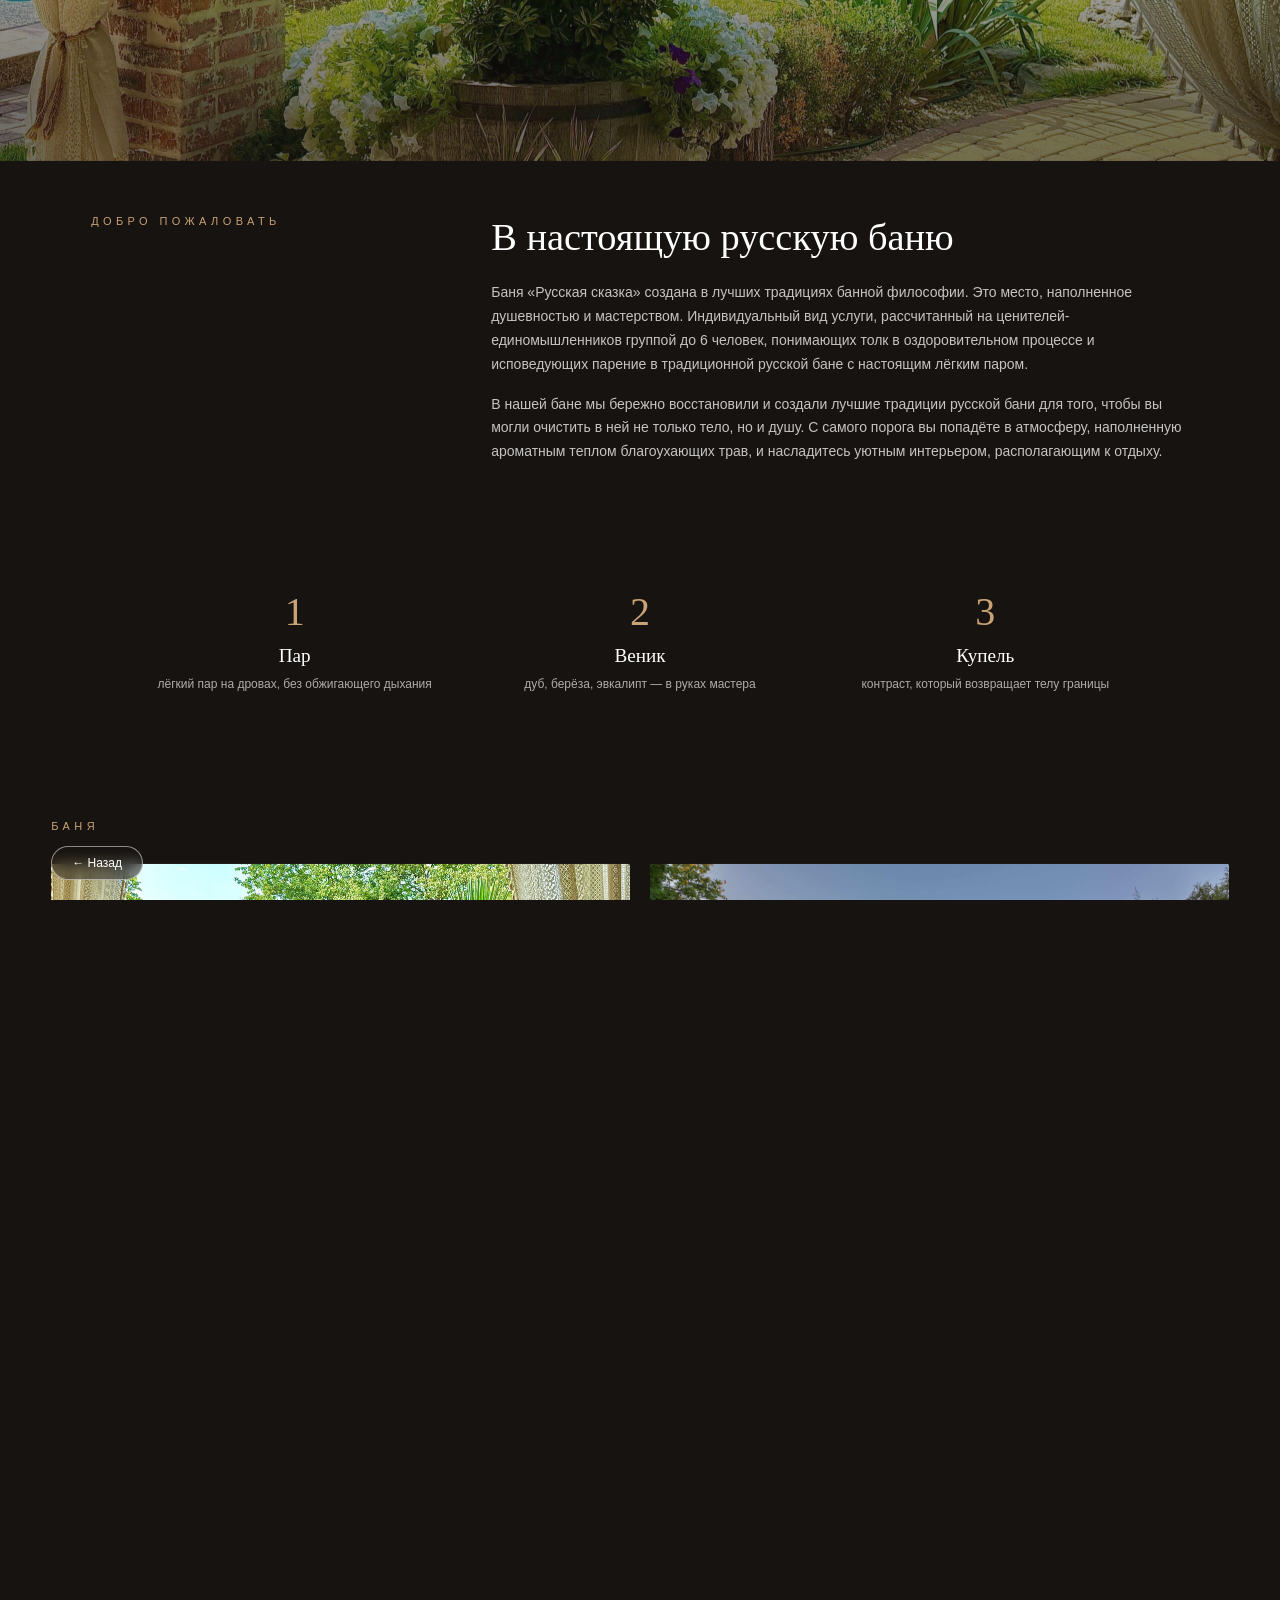
==== banya.html @ f8e899ad "Add files via upload" ====
<!DOCTYPE html>
<html lang="ru">
<head>
	<meta charset="UTF-8">
	<meta name="viewport" content="width=device-width, initial-scale=1.0">
	<title>Русская сказка — настоящая русская баня</title>
	<link rel="preconnect" href="https://fonts.googleapis.com">
	<link href="https://fonts.googleapis.com/css2?family=Playfair+Display:wght@400;500;600&family=Manrope:wght@300;400;500;600&display=swap" rel="stylesheet">
	<script src="libs/gsap/gsap.min.js" defer></script>
	<script src="libs/gsap/ScrollTrigger.min.js" defer></script>
	<script src="libs/gsap/ScrollSmoother.min.js" defer></script>
	<link rel="stylesheet" href="css/omback.css">
	<script src="js/omback.js" defer></script>
</head>
<body>

	<div class="curtain"></div>
	<a class="backbtn" href="index.html">← Назад</a>

	<div class="wrapper">
		<div class="content">

			<header class="topbar">
				<a class="topbar__brand" href="index.html">
					<img class="topbar__logo" src="img/logo.png" alt="">
				</a>
				<nav class="topbar__nav">
					<a href="index.html" data-go>Главная</a>
					<a href="oasis.html" data-go>Villa Oasis</a>
					<a href="exclusive.html" data-go>Villa Exclusive</a>
				</nav>
				<a href="index.html" data-go class="topbar__pill">К комплексу</a>
			</header>

			<section class="page-hero">
				<img class="page-hero__img" src="img/01.jpg" alt="">
				<div class="hero__shade"></div>
				<div class="page-hero__inner">
					<h1 class="hero__title">Русская сказка</h1>
					<p class="page-hero__sub">настоящая русская баня · до 6 гостей</p>
				</div>
			</section>

			<section class="info">
				<p class="label" data-reveal>добро пожаловать</p>
				<div class="info__body">
					<h3 class="info__title" data-reveal>В настоящую русскую баню</h3>
					<p class="info__p" data-reveal>Баня «Русская сказка» создана в лучших традициях банной философии. Это место, наполненное душевностью и мастерством. Индивидуальный вид услуги, рассчитанный на ценителей-единомышленников группой до 6 человек, понимающих толк в оздоровительном процессе и исповедующих парение в традиционной русской бане с настоящим лёгким паром.</p>
					<p class="info__p" data-reveal>В нашей бане мы бережно восстановили и создали лучшие традиции русской бани для того, чтобы вы могли очистить в ней не только тело, но и душу. С самого порога вы попадёте в атмосферу, наполненную ароматным теплом благоухающих трав, и насладитесь уютным интерьером, располагающим к отдыху.</p>
				</div>
			</section>

			<section class="ritual">
				<div class="ritual__item" data-reveal><b>1</b><h4>Пар</h4><p>лёгкий пар на дровах, без обжигающего дыхания</p></div>
				<div class="ritual__item" data-reveal><b>2</b><h4>Веник</h4><p>дуб, берёза, эвкалипт — в руках мастера</p></div>
				<div class="ritual__item" data-reveal><b>3</b><h4>Купель</h4><p>контраст, который возвращает телу границы</p></div>
			</section>

			<section class="gallery">
				<p class="label" data-reveal>баня</p>
				<div class="gallery__grid">
					<figure class="gcard" data-reveal><img src="img/01.jpg" alt=""><figcaption><b>Банька"Русская сказка"</b><span>полностью закрытая территория</span></figcaption></figure>
					<figure class="gcard" data-reveal><img src="img/02.jpg" alt=""><figcaption><b>Купель</b><span>Освещенная холодная купель под открытым небом</span></figcaption></figure>
					<figure class="gcard" data-reveal><img src="img/03.jpg" alt=""><figcaption><b>Мыльная комната</b><span>отдохните на теплом галечном лежаке</span></figcaption></figure>
					<figure class="gcard" data-reveal><img src="img/08.jpg" alt=""><figcaption><b>Комната отдыха</b><span>стол и окно в купель</span></figcaption></figure>
					<figure class="gcard" data-reveal><img src="img/07.jpg" alt=""><figcaption><b>Парная</b><span>из Архангельский сруба ручной рубки</span></figcaption></figure>
					<figure class="gcard" data-reveal><img src="img/10.jpg" alt=""><figcaption><b>Бассейн</b><span>всегда прекрасная музыка возле горячего бассейна</span></figcaption></figure>
				</div>
			</section>

			<footer class="finale">
				<img class="finale__logo" src="img/logo.png" alt="">
				<h2 data-reveal>Очистить тело и душу</h2>
				<div class="finale__pills" data-reveal>
					<a href="index.html" data-go class="dpill">К комплексу</a>
					<a href="oasis.html" data-go class="dpill">Villa Oasis</a>
					<a href="exclusive.html" data-go class="dpill">Villa Exclusive</a>
				</div>
				<p class="finale__copy">© Русская сказка · Villa OmBack</p>
			</footer>

		</div>
	</div>

</body>
</html>
---- css/omback.css ----
* { margin: 0; padding: 0; box-sizing: border-box; }

:root {
	--bg: #171310;
	--paper: #ffffff;
	--ink: #1d1713;
	--accent: #c9a276;
	--serif: Georgia, 'Times New Roman', serif;
	--sans: -apple-system, BlinkMacSystemFont, 'Segoe UI', Roboto, sans-serif;
}

html { background: var(--bg); }
body { background: var(--bg); color: #fff; font-family: var(--sans); overflow-x: hidden; }
img { display: block; width: 100%; height: 100%; object-fit: cover; }
a { text-decoration: none; color: inherit; }

.label {
	font-size: 11px; letter-spacing: .4em; text-transform: uppercase;
	color: var(--accent); margin-bottom: 2rem;
}

/* ===== ЗАНАВЕС-ПЕРЕХОД ===== */
.curtain {
	position: fixed; inset: 0; z-index: 99;
	background: linear-gradient(to bottom, #171310, #241b15);
	transform: scaleY(1); transform-origin: top;
	transition: transform .6s cubic-bezier(.7, 0, .3, 1);
	pointer-events: none;
}
.curtain.is-open { transform: scaleY(0); }

/* ===== ШАПКА ===== */
.topbar {
	position: absolute; top: 0; left: 0; right: 0; z-index: 10;
	display: flex; align-items: center; justify-content: space-between;
	padding: 20px 4vw;
}
.topbar__brand { display: flex; align-items: center; gap: 12px; }
.topbar__logo {
	height: 32px; width: auto;
	filter: invert(1) sepia(.35) saturate(1.2) hue-rotate(-8deg) brightness(1.05);
}
.topbar__word { font-family: var(--serif); font-size: 18px; letter-spacing: .04em; }

/* ===== ГЕРОЙ ===== */
.hero { position: relative; min-height: 100svh; }
.hero__video { position: absolute; inset: 0; width: 100%; height: 100%; object-fit: cover; }
.hero__shade {
	position: absolute; inset: 0;
	background: linear-gradient(to bottom, rgba(23,19,16,.4), rgba(23,19,16,.05) 35%, rgba(23,19,16,.6) 92%);
}
.hero__inner {
	position: absolute; inset: 0; z-index: 2;
	display: flex; flex-direction: column; align-items: center; justify-content: center;
	text-align: center; padding: 0 4vw;
}
.hero__title {
	font-family: var(--serif); font-weight: 500;
	font-size: clamp(1.8rem, 5vw, 4rem); line-height: 1.2;
	text-shadow: 0 4px 30px rgba(0,0,0,.7);
	max-width: 900px;
}
.hero__geo {
	position: absolute; left: 4vw; bottom: 20px; z-index: 2;
	font-size: 11px; letter-spacing: .2em; text-transform: uppercase; color: rgba(255,255,255,.7);
}

/* ===== СТРАНИЦА-ГЕРОЙ (внутренние) ===== */
.page-hero { position: relative; height: 70svh; overflow: hidden; }
.page-hero__img { position: absolute; inset: 0; }
.page-hero__inner {
	position: relative; z-index: 2; height: 100%;
	display: flex; flex-direction: column; align-items: center; justify-content: center; gap: 12px;
	text-align: center; padding: 0 4vw;
}
.page-hero__sub { font-size: 12px; letter-spacing: .25em; text-transform: uppercase; color: rgba(255,255,255,.8); }

/* ===== МАНИФЕСТ ===== */
.manifest { padding: 12vh 4vw 8vh; max-width: 1100px; margin: 0 auto; }
.manifest__text { font-family: var(--serif); font-weight: 400; font-size: clamp(1.4rem, 4vw, 2.8rem); line-height: 1.3; }
.manifest__sub { margin-top: 1.5rem; font-size: 14px; line-height: 1.7; color: rgba(255,255,255,.7); max-width: 760px; }

/* ===== ТРИ ДВЕРИ ===== */
.doors { display: grid; grid-template-columns: repeat(3, 1fr); gap: 20px; padding: 6vh 4vw 10vh; }
.door { position: relative; aspect-ratio: 3 / 4; overflow: hidden; border-radius: 2px; display: block; }
.door img { transition: transform 1.1s cubic-bezier(.17,.84,.44,1); }
.door:hover img { transform: scale(1.06); }
.door__shade { position: absolute; inset: 0; background: linear-gradient(to bottom, transparent 45%, rgba(15,12,10,.8)); }
.door__name { position: absolute; left: 0; right: 0; bottom: 60px; text-align: center; font-family: var(--serif); font-size: 24px; font-weight: 600; }
.door__sub { position: absolute; left: 0; right: 0; bottom: 36px; text-align: center; font-size: 11px; color: rgba(255,255,255,.8); }
.door__open {
	position: absolute; left: 50%; top: 44%; transform: translate(-50%, -50%);
	font-size: 11px; border: 1px solid rgba(255,255,255,.75); border-radius: 999px;
	padding: 9px 20px; opacity: 0; transition: all .4s;
}
.door:hover .door__open { opacity: 1; top: 48%; }

/* ===== ИНФО-БЛОК ===== */
.info { display: grid; grid-template-columns: 1fr 2fr; gap: 4vw; padding: 6vh 4vw; max-width: 1200px; margin: 0 auto; }
.info__title { font-family: var(--serif); font-weight: 500; font-size: clamp(1.4rem, 3.5vw, 2.4rem); margin-bottom: 1.4rem; }
.info__p { font-size: 14px; line-height: 1.7; color: rgba(255,255,255,.75); margin-bottom: 1rem; max-width: 720px; }

/* ===== ТЕРРИТОРИЯ ===== */
.territory { display: flex; gap: 4vw; padding: 6vh 4vw; align-items: flex-start; max-width: 1300px; margin: 0 auto; }
.mapframe { flex: 1.2; background: var(--paper); padding: 12px; border-radius: 2px; }
.mapframe img { max-height: 70vh; object-fit: contain; }
.territory__aside { flex: .8; }
.chips { display: flex; flex-wrap: wrap; gap: 8px; margin-top: 1.4rem; }
.chip {
	font-size: 11px; padding: 7px 14px; border-radius: 999px;
	border: 1px solid rgba(255,255,255,.3); color: rgba(255,255,255,.85);
}

/* ===== РИТУАЛ ===== */
.ritual { display: grid; grid-template-columns: repeat(3, 1fr); gap: 3vw; padding: 6vh 4vw 8vh; max-width: 1100px; margin: 0 auto; text-align: center; }
.ritual__item b { font-family: var(--serif); font-size: 2.5rem; font-weight: 400; color: var(--accent); display: block; margin-bottom: .6rem; }
.ritual__item h4 { font-family: var(--serif); font-size: 1.2rem; font-weight: 500; margin-bottom: .5rem; }
.ritual__item p { font-size: 12px; line-height: 1.6; color: rgba(255,255,255,.65); }

/* ===== ГАЛЕРЕЯ ===== */
.gallery { padding: 6vh 4vw 8vh; }
.gallery__grid { display: grid; grid-template-columns: 1fr 1fr; gap: 20px; }
.gcard { position: relative; aspect-ratio: 16 / 10; overflow: hidden; border-radius: 2px; }
.gcard img { transition: transform 1.1s cubic-bezier(.17,.84,.44,1); }
.gcard:hover img { transform: scale(1.05); }
.gcard figcaption {
	position: absolute; left: 0; right: 0; bottom: 0;
	padding: 12px 0 10px; text-align: center;
	background: linear-gradient(to top, rgba(15,12,10,.75), transparent);
}
.gcard figcaption b { display: block; font-family: var(--serif); font-size: 17px; font-weight: 600; }
.gcard figcaption span { font-size: 10px; color: rgba(255,255,255,.75); }

/* ===== ФИНАЛ ===== */
.finale {
	padding: 10vh 4vw 6vh; text-align: center;
	border-top: 1px solid rgba(255,255,255,.08);
	display: flex; flex-direction: column; align-items: center; gap: 28px;
}
.finale__logo {
	height: 42px; width: auto; opacity: .9;
	filter: invert(1) sepia(.35) saturate(1.2) hue-rotate(-8deg) brightness(1.05);
}
.finale h2 { font-family: var(--serif); font-weight: 500; font-size: clamp(1.6rem, 4vw, 3rem); }
.finale__pills { display: flex; gap: 12px; flex-wrap: wrap; justify-content: center; }
.dpill {
	font-size: 12px; letter-spacing: .06em;
	border: 1px solid rgba(255,255,255,.7); border-radius: 999px;
	padding: 10px 24px; transition: all .3s; backdrop-filter: blur(6px);
	background: rgba(23,19,16,.25);
}
.dpill:hover { background: #fff; color: var(--bg); }
.finale__copy { font-size: 10px; letter-spacing: .2em; text-transform: uppercase; color: rgba(255,255,255,.4); }

/* ===== КНОПКА «НАЗАД» ===== */
.backbtn {
	position: fixed; left: 4vw; bottom: 20px; z-index: 20;
	font-size: 12px; padding: 9px 20px; border-radius: 999px;
	border: 1px solid rgba(255,255,255,.5);
	background: rgba(23,19,16,.45);
	backdrop-filter: blur(8px); -webkit-backdrop-filter: blur(8px);
	transition: all .3s;
}
.backbtn:hover { background: #fff; color: var(--bg); }

/* ===== ПЛАНШЕТЫ И МОБИЛЬНЫЕ ===== */
@media (max-width: 768px) {
	.topbar { padding: 16px 4vw; }
	.topbar__logo { height: 28px; }
	
	.hero { min-height: 100svh; }
	.hero__title { font-size: clamp(1.6rem, 7vw, 2.8rem); }
	.hero__geo { font-size: 10px; bottom: 16px; }
	
	.page-hero { height: 60svh; }
	.page-hero__sub { font-size: 11px; }
	
	.manifest { padding: 8vh 4vw 6vh; }
	.manifest__text { font-size: clamp(1.3rem, 6vw, 2rem); }
	.manifest__sub { font-size: 13px; }
	
	.doors { grid-template-columns: 1fr; gap: 16px; padding: 4vh 4vw 8vh; }
	.door { aspect-ratio: 4 / 3; }
	.door__name { font-size: 20px; bottom: 50px; }
	.door__sub { font-size: 10px; bottom: 30px; }
	.door__open { display: none; }
	
	.info { grid-template-columns: 1fr; gap: 1rem; padding: 4vh 4vw; }
	.info__title { font-size: clamp(1.3rem, 5vw, 1.8rem); }
	.info__p { font-size: 13px; }
	
	.territory { flex-direction: column; gap: 2rem; padding: 4vh 4vw; }
	.mapframe img { max-height: 50vh; }
	.chip { font-size: 10px; padding: 6px 12px; }
	
	.ritual { grid-template-columns: 1fr; gap: 2rem; padding: 4vh 4vw 6vh; }
	.ritual__item b { font-size: 2rem; }
	.ritual__item h4 { font-size: 1.1rem; }
	
	.gallery { padding: 4vh 4vw 6vh; }
	.gallery__grid { grid-template-columns: 1fr; gap: 16px; }
	.gcard figcaption b { font-size: 15px; }
	
	.finale { padding: 8vh 4vw 5vh; gap: 24px; }
	.finale__logo { height: 38px; }
	.finale h2 { font-size: clamp(1.4rem, 6vw, 2.2rem); }
	.dpill { font-size: 11px; padding: 9px 20px; }
	
	.backbtn { left: auto; right: 4vw; bottom: 16px; font-size: 11px; padding: 8px 18px; }
}

/* ===== ОЧЕНЬ МАЛЕНЬКИЕ ЭКРАНЫ ===== */
@media (max-width: 400px) {
	.hero__title { font-size: clamp(1.4rem, 8vw, 2.2rem); }
	.door__name { font-size: 18px; }
	.manifest__text { font-size: 1.2rem; }
}
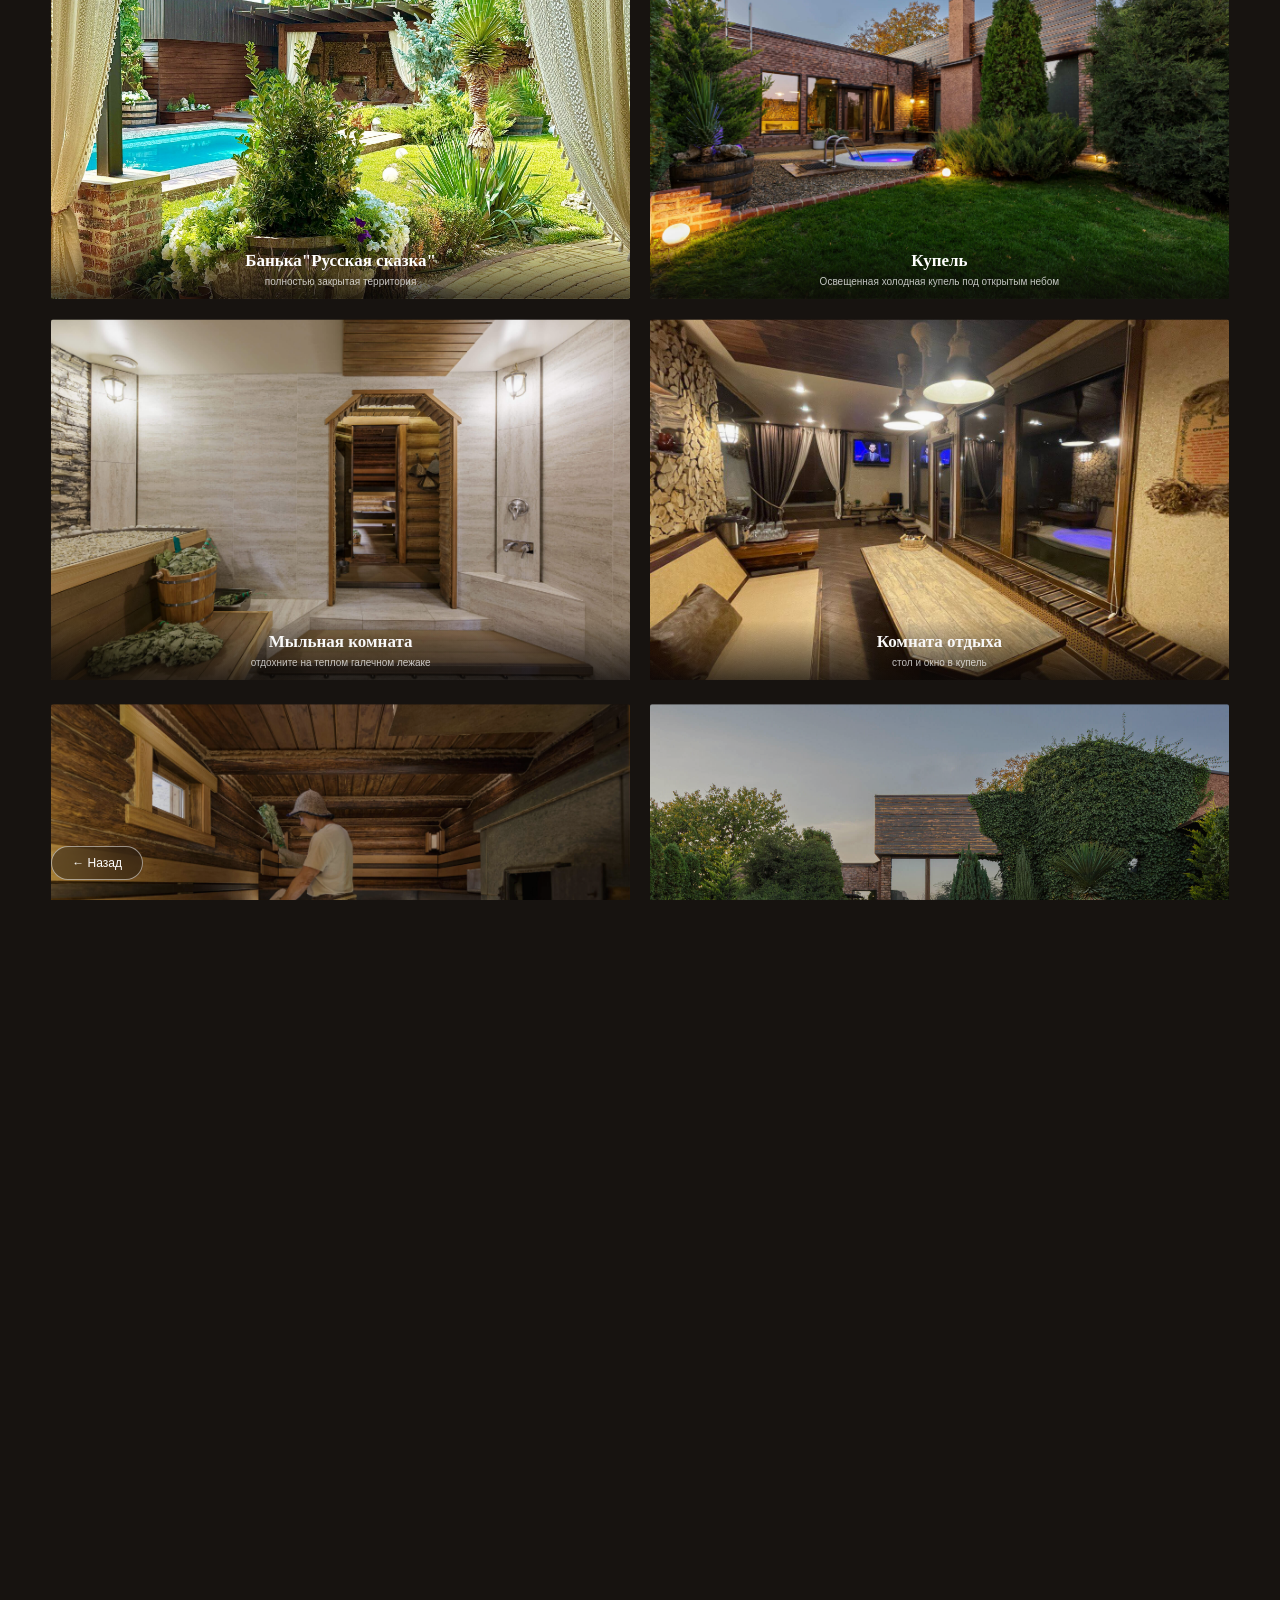
==== commit 8b4f3eac: "banya.html" ====
--- a/banya.html
+++ b/banya.html
@@ -24,12 +24,6 @@
 				<a class="topbar__brand" href="index.html">
 					<img class="topbar__logo" src="img/logo.png" alt="">
 				</a>
-				<nav class="topbar__nav">
-					<a href="index.html" data-go>Главная</a>
-					<a href="oasis.html" data-go>Villa Oasis</a>
-					<a href="exclusive.html" data-go>Villa Exclusive</a>
-				</nav>
-				<a href="index.html" data-go class="topbar__pill">К комплексу</a>
 			</header>
 
 			<section class="page-hero">
@@ -83,4 +77,4 @@
 	</div>
 
 </body>
-</html>+</html>
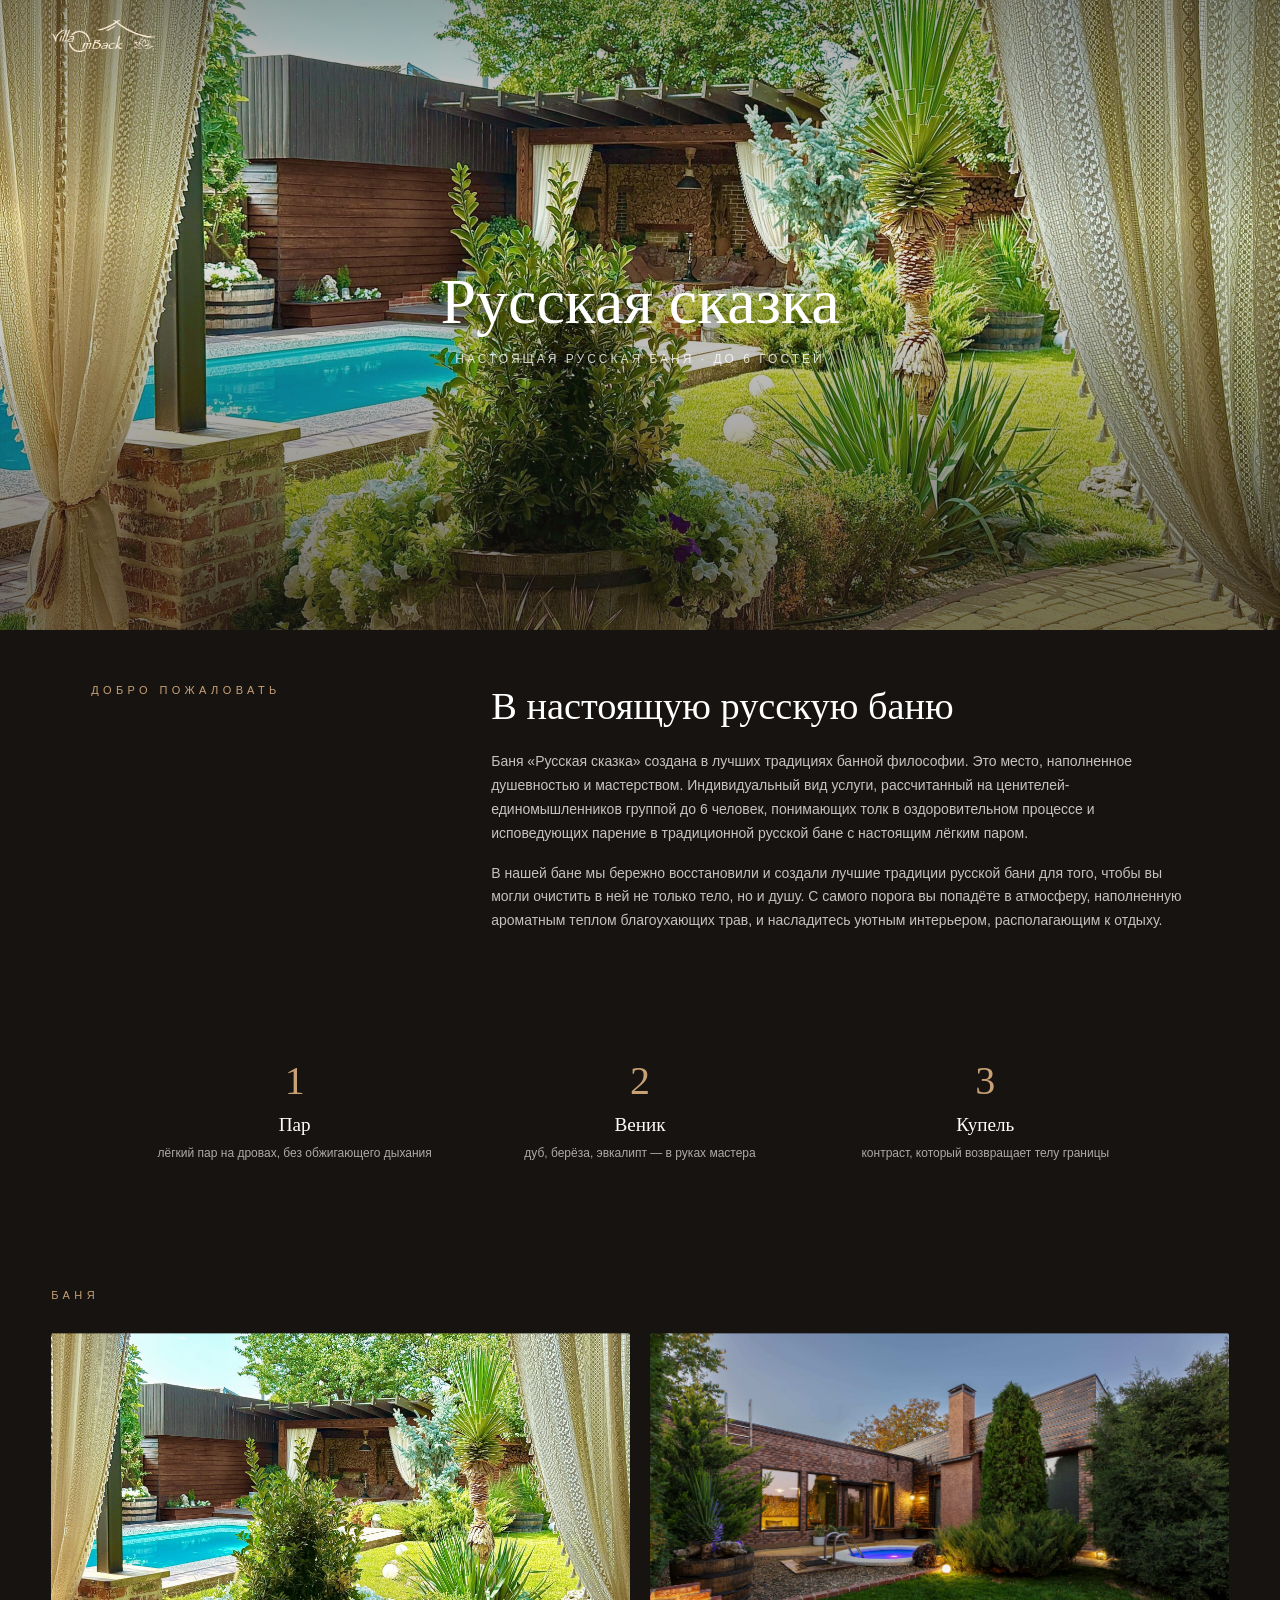
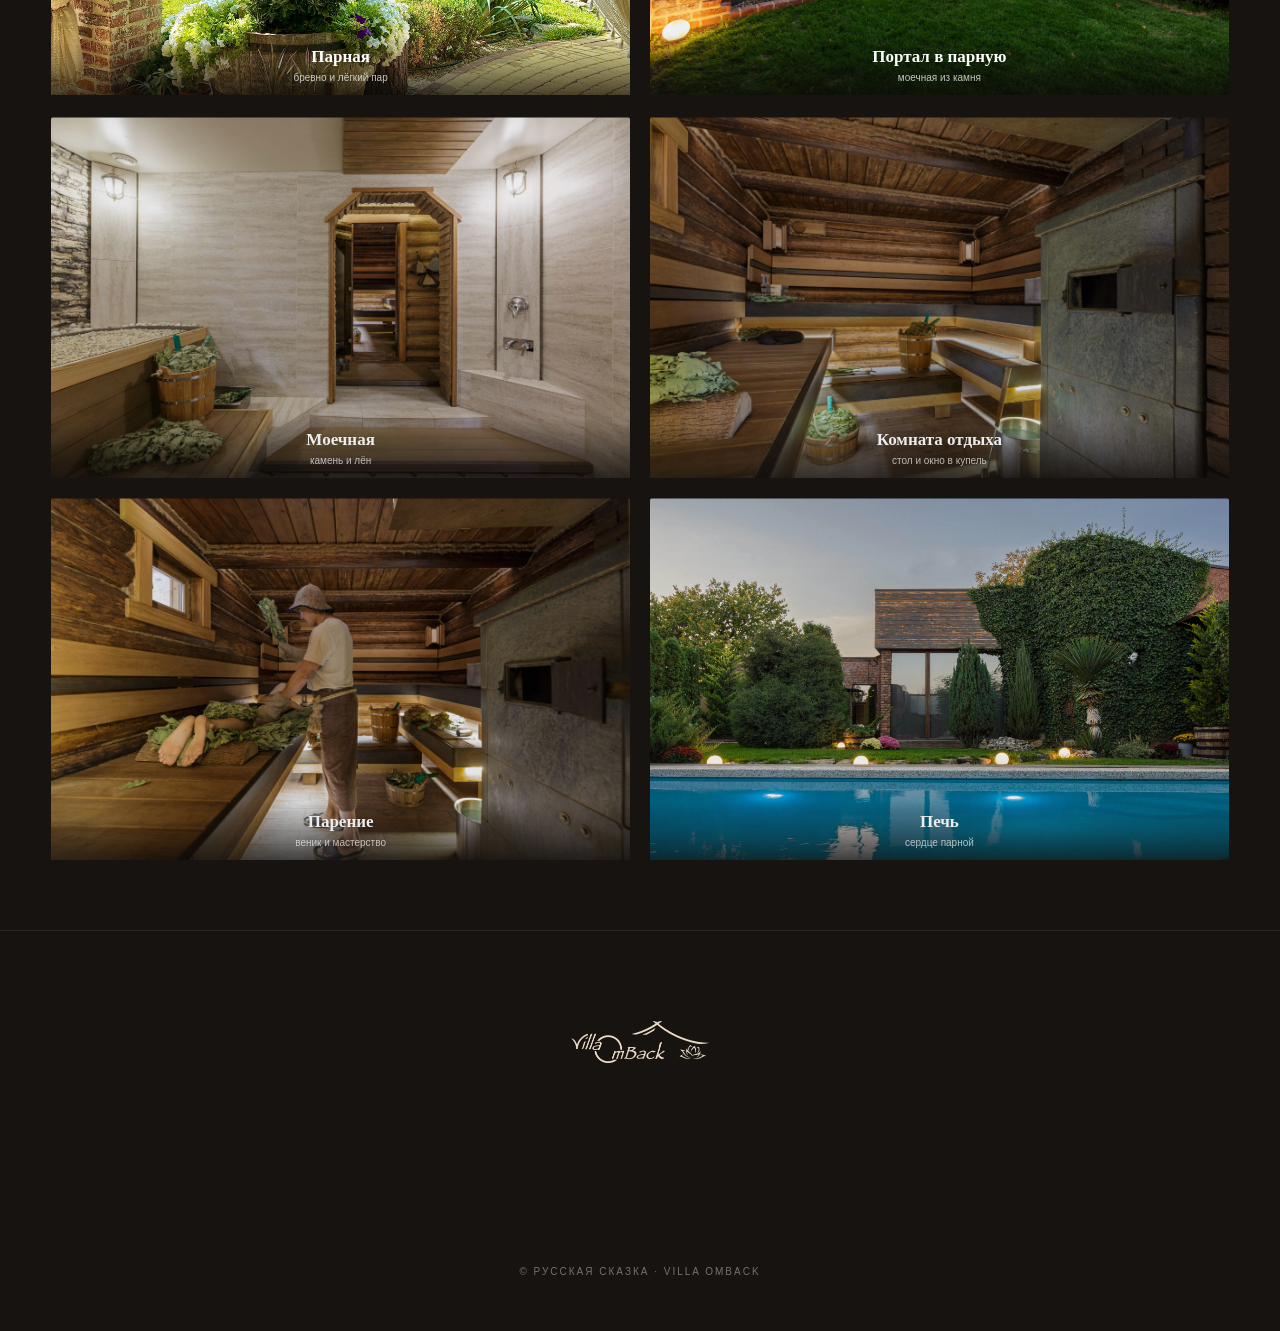
==== commit 41fa12e0: "banya.html" ====
--- a/banya.html
+++ b/banya.html
@@ -15,8 +15,6 @@
 <body>
 
 	<div class="curtain"></div>
-	<a class="backbtn" href="index.html">← Назад</a>
-
 	<div class="wrapper">
 		<div class="content">
 
@@ -50,20 +48,38 @@
 				<div class="ritual__item" data-reveal><b>3</b><h4>Купель</h4><p>контраст, который возвращает телу границы</p></div>
 			</section>
 
-			<section class="gallery">
-				<p class="label" data-reveal>баня</p>
-				<div class="gallery__grid">
-					<figure class="gcard" data-reveal><img src="img/01.jpg" alt=""><figcaption><b>Банька"Русская сказка"</b><span>полностью закрытая территория</span></figcaption></figure>
-					<figure class="gcard" data-reveal><img src="img/02.jpg" alt=""><figcaption><b>Купель</b><span>Освещенная холодная купель под открытым небом</span></figcaption></figure>
-					<figure class="gcard" data-reveal><img src="img/03.jpg" alt=""><figcaption><b>Мыльная комната</b><span>отдохните на теплом галечном лежаке</span></figcaption></figure>
-					<figure class="gcard" data-reveal><img src="img/08.jpg" alt=""><figcaption><b>Комната отдыха</b><span>стол и окно в купель</span></figcaption></figure>
-					<figure class="gcard" data-reveal><img src="img/07.jpg" alt=""><figcaption><b>Парная</b><span>из Архангельский сруба ручной рубки</span></figcaption></figure>
-					<figure class="gcard" data-reveal><img src="img/10.jpg" alt=""><figcaption><b>Бассейн</b><span>всегда прекрасная музыка возле горячего бассейна</span></figcaption></figure>
-				</div>
-			</section>
+<section class="gallery">
+	<p class="label" data-reveal>баня</p>
+	<div class="gallery__grid">
+		<figure class="gcard" data-reveal>
+			<img src="img/01.jpg" alt="" loading="lazy" class="lightbox-trigger" data-full="img/01.jpg">
+			<figcaption><b>Парная</b><span>бревно и лёгкий пар</span></figcaption>
+		</figure>
+		<figure class="gcard" data-reveal>
+			<img src="img/02.jpg" alt="" loading="lazy" class="lightbox-trigger" data-full="img/02.jpg">
+			<figcaption><b>Портал в парную</b><span>моечная из камня</span></figcaption>
+		</figure>
+		<figure class="gcard" data-reveal>
+			<img src="img/03.jpg" alt="" loading="lazy" class="lightbox-trigger" data-full="img/03.jpg">
+			<figcaption><b>Моечная</b><span>камень и лён</span></figcaption>
+		</figure>
+		<figure class="gcard" data-reveal>
+			<img src="img/06.jpg" alt="" loading="lazy" class="lightbox-trigger" data-full="img/06.jpg">
+			<figcaption><b>Комната отдыха</b><span>стол и окно в купель</span></figcaption>
+		</figure>
+		<figure class="gcard" data-reveal>
+			<img src="img/07.jpg" alt="" loading="lazy" class="lightbox-trigger" data-full="img/07.jpg">
+			<figcaption><b>Парение</b><span>веник и мастерство</span></figcaption>
+		</figure>
+		<figure class="gcard" data-reveal>
+			<img src="img/10.jpg" alt="" loading="lazy" class="lightbox-trigger" data-full="img/10.jpg">
+			<figcaption><b>Печь</b><span>сердце парной</span></figcaption>
+		</figure>
+	</div>
+</section>
 
 			<footer class="finale">
-				<img class="finale__logo" src="img/logo.png" alt="">
+				<img class="finale__logo" src="img/logo.png" alt="" loading="lazy">
 				<h2 data-reveal>Очистить тело и душу</h2>
 				<div class="finale__pills" data-reveal>
 					<a href="index.html" data-go class="dpill">К комплексу</a>
@@ -75,6 +91,13 @@
 
 		</div>
 	</div>
-
+<!-- ===== ЛАЙТБОКС ===== -->
+<div class="lightbox" id="lightbox">
+	<div class="lightbox__backdrop"></div>
+	<button class="lightbox__close" aria-label="Закрыть">✕</button>
+	<div class="lightbox__frame">
+		<img class="lightbox__img" src="" alt="">
+	</div>
+</div>
 </body>
 </html>
--- a/css/omback.css
+++ b/css/omback.css
@@ -40,29 +40,54 @@
 	height: 32px; width: auto;
 	filter: invert(1) sepia(.35) saturate(1.2) hue-rotate(-8deg) brightness(1.05);
 }
-.topbar__word { font-family: var(--serif); font-size: 18px; letter-spacing: .04em; }
 
 /* ===== ГЕРОЙ ===== */
-.hero { position: relative; min-height: 100svh; }
-.hero__video { position: absolute; inset: 0; width: 100%; height: 100%; object-fit: cover; }
+.hero { 
+	position: relative; min-height: 100svh; 
+	display: flex; align-items: center; justify-content: center; overflow: hidden;
+}
+.hero__video { position: absolute; inset: 0; width: 100%; height: 100%; object-fit: cover; z-index: 0; }
 .hero__shade {
 	position: absolute; inset: 0;
 	background: linear-gradient(to bottom, rgba(23,19,16,.4), rgba(23,19,16,.05) 35%, rgba(23,19,16,.6) 92%);
+	z-index: 1;
 }
 .hero__inner {
-	position: absolute; inset: 0; z-index: 2;
-	display: flex; flex-direction: column; align-items: center; justify-content: center;
-	text-align: center; padding: 0 4vw;
+	position: relative; z-index: 2; display: flex; flex-direction: column; 
+	align-items: center; justify-content: center; text-align: center; padding: 0 4vw; width: 100%;
 }
 .hero__title {
-	font-family: var(--serif); font-weight: 500;
-	font-size: clamp(1.8rem, 5vw, 4rem); line-height: 1.2;
-	text-shadow: 0 4px 30px rgba(0,0,0,.7);
-	max-width: 900px;
+	font-family: var(--serif); font-weight: 500; font-size: clamp(1.8rem, 5vw, 4rem); 
+	line-height: 1.2; text-shadow: 0 4px 30px rgba(0,0,0,.7); max-width: 900px;
+}
+.hero__subtitle {
+	display: block; font-size: 0.55em; font-weight: 400; font-style: italic;
+	opacity: 0.85; margin-top: 0.3em; letter-spacing: 0.02em;
 }
 .hero__geo {
 	position: absolute; left: 4vw; bottom: 20px; z-index: 2;
 	font-size: 11px; letter-spacing: .2em; text-transform: uppercase; color: rgba(255,255,255,.7);
+}
+
+/* ===== ИНДИКАТОР ПРОКРУТКИ ===== */
+.hero__scroll {
+	position: absolute; bottom: 30px; left: 50%; transform: translateX(-50%); z-index: 2;
+	display: flex; flex-direction: column; align-items: center; gap: 8px;
+	opacity: 0; animation: fadeInScroll 1s ease-out 1.5s forwards;
+}
+.hero__scroll-text { font-size: 10px; letter-spacing: 0.25em; text-transform: uppercase; color: rgba(255,255,255,0.6); }
+.hero__scroll-arrow {
+	width: 18px; height: 18px; border-right: 1.5px solid rgba(255,255,255,0.8);
+	border-bottom: 1.5px solid rgba(255,255,255,0.8); transform: rotate(45deg);
+	animation: scrollBounce 2s infinite ease-in-out;
+}
+@keyframes scrollBounce {
+	0%, 100% { transform: translateY(0) rotate(45deg); opacity: 1; }
+	50% { transform: translateY(6px) rotate(45deg); opacity: 0.4; }
+}
+@keyframes fadeInScroll {
+	from { opacity: 0; transform: translate(-50%, 10px); }
+	to { opacity: 1; transform: translate(-50%, 0); }
 }
 
 /* ===== СТРАНИЦА-ГЕРОЙ (внутренние) ===== */
@@ -80,18 +105,38 @@
 .manifest__text { font-family: var(--serif); font-weight: 400; font-size: clamp(1.4rem, 4vw, 2.8rem); line-height: 1.3; }
 .manifest__sub { margin-top: 1.5rem; font-size: 14px; line-height: 1.7; color: rgba(255,255,255,.7); max-width: 760px; }
 
+/* ===== ЭКОСТИЛЬ ===== */
+.eco { padding: 12vh 4vw; max-width: 900px; margin: 0 auto; text-align: center; }
+.eco__title { font-family: var(--serif); font-weight: 400; font-size: clamp(1.6rem, 4vw, 3rem); line-height: 1.3; margin-bottom: 2.5rem; color: #fff; }
+.eco__body { display: flex; flex-direction: column; gap: 1.5rem; }
+.eco__p { font-size: 15px; line-height: 1.8; color: rgba(255,255,255,0.75); max-width: 720px; margin: 0 auto; }
+
+/* ===== ПРИГЛАШЕНИЕ К ВЫБОРУ ===== */
+.invite { padding: 10vh 4vw 6vh; max-width: 900px; margin: 0 auto; text-align: center; }
+.invite__title { font-family: var(--serif); font-weight: 400; font-size: clamp(1.8rem, 4.5vw, 3.2rem); line-height: 1.25; color: #fff; }
+.invite__sub { display: block; font-size: 0.5em; font-weight: 400; font-style: italic; opacity: 0.7; margin-top: 0.4em; letter-spacing: 0.02em; }
+
 /* ===== ТРИ ДВЕРИ ===== */
 .doors { display: grid; grid-template-columns: repeat(3, 1fr); gap: 20px; padding: 6vh 4vw 10vh; }
 .door { position: relative; aspect-ratio: 3 / 4; overflow: hidden; border-radius: 2px; display: block; }
 .door img { transition: transform 1.1s cubic-bezier(.17,.84,.44,1); }
 .door:hover img { transform: scale(1.06); }
 .door__shade { position: absolute; inset: 0; background: linear-gradient(to bottom, transparent 45%, rgba(15,12,10,.8)); }
-.door__name { position: absolute; left: 0; right: 0; bottom: 60px; text-align: center; font-family: var(--serif); font-size: 24px; font-weight: 600; }
-.door__sub { position: absolute; left: 0; right: 0; bottom: 36px; text-align: center; font-size: 11px; color: rgba(255,255,255,.8); }
+.door__name {
+	position: absolute; left: 0; right: 0; bottom: 60px; text-align: center;
+	font-family: var(--serif); font-size: 24px; font-weight: 600; color: #fff;
+	text-shadow: 0 2px 20px rgba(0,0,0,.9), 0 1px 8px rgba(0,0,0,.8);
+}
+.door__sub {
+	position: absolute; left: 0; right: 0; bottom: 36px; text-align: center;
+	font-size: 11px; color: #fff; text-shadow: 0 2px 15px rgba(0,0,0,.9), 0 1px 6px rgba(0,0,0,.8);
+}
 .door__open {
 	position: absolute; left: 50%; top: 44%; transform: translate(-50%, -50%);
-	font-size: 11px; border: 1px solid rgba(255,255,255,.75); border-radius: 999px;
+	font-size: 11px; border: 1px solid rgba(255,255,255,.85); border-radius: 999px;
 	padding: 9px 20px; opacity: 0; transition: all .4s;
+	background: rgba(23,19,16,.6); backdrop-filter: blur(8px); -webkit-backdrop-filter: blur(8px);
+	color: #fff; text-shadow: 0 1px 4px rgba(0,0,0,.8);
 }
 .door:hover .door__open { opacity: 1; top: 48%; }
 
@@ -106,10 +151,7 @@
 .mapframe img { max-height: 70vh; object-fit: contain; }
 .territory__aside { flex: .8; }
 .chips { display: flex; flex-wrap: wrap; gap: 8px; margin-top: 1.4rem; }
-.chip {
-	font-size: 11px; padding: 7px 14px; border-radius: 999px;
-	border: 1px solid rgba(255,255,255,.3); color: rgba(255,255,255,.85);
-}
+.chip { font-size: 11px; padding: 7px 14px; border-radius: 999px; border: 1px solid rgba(255,255,255,.3); color: rgba(255,255,255,.85); }
 
 /* ===== РИТУАЛ ===== */
 .ritual { display: grid; grid-template-columns: repeat(3, 1fr); gap: 3vw; padding: 6vh 4vw 8vh; max-width: 1100px; margin: 0 auto; text-align: center; }
@@ -117,8 +159,9 @@
 .ritual__item h4 { font-family: var(--serif); font-size: 1.2rem; font-weight: 500; margin-bottom: .5rem; }
 .ritual__item p { font-size: 12px; line-height: 1.6; color: rgba(255,255,255,.65); }
 
-/* ===== ГАЛЕРЕЯ ===== */
-.gallery { padding: 6vh 4vw 8vh; }
+/* ========================================================= */
+/* ===== ГАЛЕРЕЯ (ОБЫЧНАЯ СЕТКА для внутренних страниц) ===== */
+/* ========================================================= */
 .gallery__grid { display: grid; grid-template-columns: 1fr 1fr; gap: 20px; }
 .gcard { position: relative; aspect-ratio: 16 / 10; overflow: hidden; border-radius: 2px; }
 .gcard img { transition: transform 1.1s cubic-bezier(.17,.84,.44,1); }
@@ -131,87 +174,182 @@
 .gcard figcaption b { display: block; font-family: var(--serif); font-size: 17px; font-weight: 600; }
 .gcard figcaption span { font-size: 10px; color: rgba(255,255,255,.75); }
 
-/* ===== ФИНАЛ ===== */
-.finale {
-	padding: 10vh 4vw 6vh; text-align: center;
-	border-top: 1px solid rgba(255,255,255,.08);
-	display: flex; flex-direction: column; align-items: center; gap: 28px;
-}
-.finale__logo {
-	height: 42px; width: auto; opacity: .9;
-	filter: invert(1) sepia(.35) saturate(1.2) hue-rotate(-8deg) brightness(1.05);
-}
+/* ========================================================= */
+/* ===== ГАЛЕРЕЯ-АККОРДЕОН (для главной страницы) ========== */
+/* ========================================================= */
+.gallery { padding: 6vh 4vw 8vh; }
+.gallery__intro { max-width: 900px; margin: 0 auto 4rem; text-align: center; }
+.gallery__title { font-family: var(--serif); font-weight: 400; font-size: clamp(1.8rem, 4.5vw, 3.2rem); line-height: 1.25; color: #fff; }
+.gallery__sub { display: block; font-size: 0.5em; font-weight: 400; font-style: italic; opacity: 0.7; margin-top: 0.4em; letter-spacing: 0.02em; }
+
+.gallery-accordion { display: flex; gap: 8px; height: 70vh; min-height: 500px; max-width: 1400px; margin: 0 auto; }
+.acc-item {
+	position: relative; flex: 1; overflow: hidden; border-radius: 4px; cursor: pointer;
+	transition: flex 0.6s cubic-bezier(0.25, 0.46, 0.45, 0.94);
+}
+.acc-item img { position: absolute; inset: 0; width: 100%; height: 100%; object-fit: cover; transition: transform 0.8s ease; }
+.acc-item:hover img { transform: scale(1.08); }
+.acc-item__shade {
+	position: absolute; inset: 0;
+	background: linear-gradient(to top, rgba(15,12,10,0.85) 0%, rgba(15,12,10,0.3) 50%, transparent 100%);
+	transition: background 0.4s;
+	pointer-events: none;
+}
+.acc-item.is-active .acc-item__shade {
+	background: linear-gradient(to top, rgba(15,12,10,0.95) 0%, rgba(15,12,10,0.5) 60%, rgba(15,12,10,0.2) 100%);
+}
+.acc-item__content {
+	position: absolute; bottom: 0; left: 0; right: 0; padding: 24px 20px;
+	transform: translateY(20px); opacity: 0; transition: all 0.4s ease; pointer-events: auto;
+}
+.acc-item.is-active .acc-item__content { transform: translateY(0); opacity: 1; }
+.acc-item__num { display: block; font-size: 11px; letter-spacing: 0.3em; color: var(--accent); margin-bottom: 8px; }
+.acc-item__name { font-family: var(--serif); font-size: 22px; font-weight: 600; color: #fff; margin-bottom: 6px; text-shadow: 0 2px 12px rgba(0,0,0,0.6); }
+.acc-item__desc { font-size: 12px; color: rgba(255,255,255,0.8); text-shadow: 0 1px 8px rgba(0,0,0,0.6); }
+.acc-item.is-active { flex: 4; }
+
+/* Иконка лупы */
+.acc-item__zoom {
+	position: absolute;
+	top: 20px;
+	right: 20px;
+	width: 40px;
+	height: 40px;
+	background: rgba(255,255,255,0.15);
+	border: 1px solid rgba(255,255,255,0.4);
+	border-radius: 50%;
+	display: flex;
+	align-items: center;
+	justify-content: center;
+	opacity: 0;
+	transition: all 0.3s;
+	cursor: zoom-in; /* ВАЖНО: меняем курсор на лупу */
+	z-index: 10;     /* ВАЖНО: поднимаем иконку над затемнением и текстом */
+}
+.acc-item__zoom::before {
+	content: '';
+	width: 14px;
+	height: 14px;
+	border: 2px solid #fff;
+	border-radius: 50%;
+	position: relative;
+}
+.acc-item__zoom::after {
+	content: '';
+	position: absolute;
+	width: 2px;
+	height: 8px;
+	background: #fff;
+	transform: rotate(45deg);
+	top: 22px;
+	left: 22px;
+}
+.acc-item:hover .acc-item__zoom {
+	opacity: 1;
+}
+.acc-item.is-active .acc-item__zoom {
+	opacity: 0.9;
+}
+
+/* ===== КАРТА И КОНТАКТЫ ===== */
+.location { display: flex; gap: 4vw; padding: 8vh 4vw; max-width: 1300px; margin: 0 auto; align-items: stretch; }
+.location__info { flex: 0 0 35%; display: flex; flex-direction: column; justify-content: center; }
+.location__title { font-family: var(--serif); font-weight: 500; font-size: clamp(1.4rem, 3.5vw, 2.4rem); line-height: 1.3; margin-bottom: 1.5rem; color: #fff; }
+.location__address { font-size: 15px; line-height: 1.8; color: var(--accent); margin-bottom: 1.5rem; font-weight: 500; }
+.location__desc { font-size: 14px; line-height: 1.7; color: rgba(255,255,255,.7); }
+.location__map { flex: 1; background: var(--paper); padding: 8px; border-radius: 2px; overflow: hidden; min-height: 400px; }
+.location__map iframe { width: 100%; height: 100%; min-height: 400px; border: none; display: block; filter: grayscale(0.15) contrast(1.02); }
+
+/* ===== ФИНАЛ И КОНТАКТЫ ===== */
+.finale { padding: 10vh 4vw 6vh; text-align: center; border-top: 1px solid rgba(255,255,255,.08); display: flex; flex-direction: column; align-items: center; gap: 32px; }
+.footer-contacts { display: flex; flex-direction: column; align-items: center; gap: 24px; padding-bottom: 2.5rem; border-bottom: 1px solid rgba(255,255,255,0.08); width: 100%; max-width: 600px; }
+.footer-contacts__links { display: flex; flex-direction: column; align-items: center; gap: 12px; }
+.footer-link { font-family: var(--serif); font-size: clamp(1.2rem, 3vw, 1.8rem); color: #fff; text-decoration: none; transition: color 0.3s; }
+.footer-link:hover { color: var(--accent); }
+.footer-socials { display: flex; gap: 12px; flex-wrap: wrap; justify-content: center; }
+.social-btn { font-size: 11px; letter-spacing: 0.1em; text-transform: uppercase; color: rgba(255,255,255,0.7); border: 1px solid rgba(255,255,255,0.25); border-radius: 999px; padding: 10px 20px; text-decoration: none; transition: all 0.3s; }
+.social-btn:hover { background: var(--accent); border-color: var(--accent); color: var(--bg); }
+.finale__logo { height: 42px; width: auto; opacity: .9; filter: invert(1) sepia(.35) saturate(1.2) hue-rotate(-8deg) brightness(1.05); }
 .finale h2 { font-family: var(--serif); font-weight: 500; font-size: clamp(1.6rem, 4vw, 3rem); }
 .finale__pills { display: flex; gap: 12px; flex-wrap: wrap; justify-content: center; }
-.dpill {
-	font-size: 12px; letter-spacing: .06em;
-	border: 1px solid rgba(255,255,255,.7); border-radius: 999px;
-	padding: 10px 24px; transition: all .3s; backdrop-filter: blur(6px);
-	background: rgba(23,19,16,.25);
-}
+.dpill { font-size: 12px; letter-spacing: .06em; border: 1px solid rgba(255,255,255,.7); border-radius: 999px; padding: 10px 24px; transition: all .3s; backdrop-filter: blur(6px); background: rgba(23,19,16,.25); }
 .dpill:hover { background: #fff; color: var(--bg); }
-.finale__copy { font-size: 10px; letter-spacing: .2em; text-transform: uppercase; color: rgba(255,255,255,.4); }
-
-/* ===== КНОПКА «НАЗАД» ===== */
-.backbtn {
-	position: fixed; left: 4vw; bottom: 20px; z-index: 20;
-	font-size: 12px; padding: 9px 20px; border-radius: 999px;
-	border: 1px solid rgba(255,255,255,.5);
-	background: rgba(23,19,16,.45);
-	backdrop-filter: blur(8px); -webkit-backdrop-filter: blur(8px);
-	transition: all .3s;
-}
-.backbtn:hover { background: #fff; color: var(--bg); }
+.finale__copy { font-size: 10px; letter-spacing: .2em; text-transform: uppercase; color: rgba(255,255,255,.4); margin-top: 1rem; }
+
+/* ===== ЛАЙТБОКС ===== */
+.lightbox { position: fixed; inset: 0; z-index: 200; display: flex; align-items: center; justify-content: center; opacity: 0; visibility: hidden; transition: opacity .5s ease, visibility .5s; pointer-events: none; }
+.lightbox.is-open { opacity: 1; visibility: visible; pointer-events: auto; }
+.lightbox__close {
+	display: none; /* Крестик скрыт — закрытие по клику на фон или Escape */
+}
+.lightbox__close:hover { background: var(--accent); border-color: var(--accent); color: var(--bg); }
+.lightbox__frame { position: relative; z-index: 2; max-width: 90vw; max-height: 85vh; padding: 12px; background: var(--paper); border-radius: 4px; }
+.lightbox__img { max-width: 90vw; max-height: 82vh; width: auto; height: auto; object-fit: contain; display: block; border-radius: 2px; }
+.lightbox-trigger { cursor: zoom-in; }
 
 /* ===== ПЛАНШЕТЫ И МОБИЛЬНЫЕ ===== */
 @media (max-width: 768px) {
 	.topbar { padding: 16px 4vw; }
 	.topbar__logo { height: 28px; }
-	
 	.hero { min-height: 100svh; }
 	.hero__title { font-size: clamp(1.6rem, 7vw, 2.8rem); }
 	.hero__geo { font-size: 10px; bottom: 16px; }
-	
+	.hero__scroll { bottom: 60px; }
 	.page-hero { height: 60svh; }
 	.page-hero__sub { font-size: 11px; }
-	
 	.manifest { padding: 8vh 4vw 6vh; }
 	.manifest__text { font-size: clamp(1.3rem, 6vw, 2rem); }
 	.manifest__sub { font-size: 13px; }
-	
+	.eco { padding: 8vh 4vw; }
+	.eco__title { font-size: clamp(1.4rem, 6vw, 2.2rem); margin-bottom: 2rem; }
+	.eco__p { font-size: 14px; }
+	.invite { padding: 6vh 4vw 4vh; }
+	.invite__title { font-size: clamp(1.5rem, 6vw, 2.2rem); }
 	.doors { grid-template-columns: 1fr; gap: 16px; padding: 4vh 4vw 8vh; }
 	.door { aspect-ratio: 4 / 3; }
 	.door__name { font-size: 20px; bottom: 50px; }
 	.door__sub { font-size: 10px; bottom: 30px; }
 	.door__open { display: none; }
-	
 	.info { grid-template-columns: 1fr; gap: 1rem; padding: 4vh 4vw; }
 	.info__title { font-size: clamp(1.3rem, 5vw, 1.8rem); }
 	.info__p { font-size: 13px; }
-	
 	.territory { flex-direction: column; gap: 2rem; padding: 4vh 4vw; }
 	.mapframe img { max-height: 50vh; }
 	.chip { font-size: 10px; padding: 6px 12px; }
-	
 	.ritual { grid-template-columns: 1fr; gap: 2rem; padding: 4vh 4vw 6vh; }
 	.ritual__item b { font-size: 2rem; }
 	.ritual__item h4 { font-size: 1.1rem; }
 	
+	/* Адаптив для обеих галерей */
 	.gallery { padding: 4vh 4vw 6vh; }
+	.gallery__intro { margin-bottom: 2.5rem; }
+	.gallery__title { font-size: clamp(1.5rem, 6vw, 2.2rem); }
 	.gallery__grid { grid-template-columns: 1fr; gap: 16px; }
 	.gcard figcaption b { font-size: 15px; }
+	.gallery-accordion { flex-direction: column; height: 85vh; gap: 6px; }
+	.acc-item { flex: 1; }
+	.acc-item.is-active { flex: 3; }
+	.acc-item__content { padding: 16px; }
+	.acc-item__name { font-size: 18px; }
+	.acc-item__desc { font-size: 11px; }
 	
+	.location { flex-direction: column; gap: 2rem; padding: 4vh 4vw; }
+	.location__info { flex: none; }
+	.location__map { min-height: 300px; }
+	.location__map iframe { min-height: 300px; }
 	.finale { padding: 8vh 4vw 5vh; gap: 24px; }
 	.finale__logo { height: 38px; }
 	.finale h2 { font-size: clamp(1.4rem, 6vw, 2.2rem); }
 	.dpill { font-size: 11px; padding: 9px 20px; }
-	
-	.backbtn { left: auto; right: 4vw; bottom: 16px; font-size: 11px; padding: 8px 18px; }
-}
-
-/* ===== ОЧЕНЬ МАЛЕНЬКИЕ ЭКРАНЫ ===== */
+	.footer-link { font-size: clamp(1.1rem, 4vw, 1.5rem); }
+	.social-btn { font-size: 10px; padding: 8px 16px; }
+	.lightbox__frame { max-width: 96vw; padding: 8px; }
+	.lightbox__img { max-width: 96vw; max-height: 80vh; }
+	.lightbox__close { top: 16px; right: 16px; width: 38px; height: 38px; }
+}
+
 @media (max-width: 400px) {
 	.hero__title { font-size: clamp(1.4rem, 8vw, 2.2rem); }
 	.door__name { font-size: 18px; }
 	.manifest__text { font-size: 1.2rem; }
-}+}
